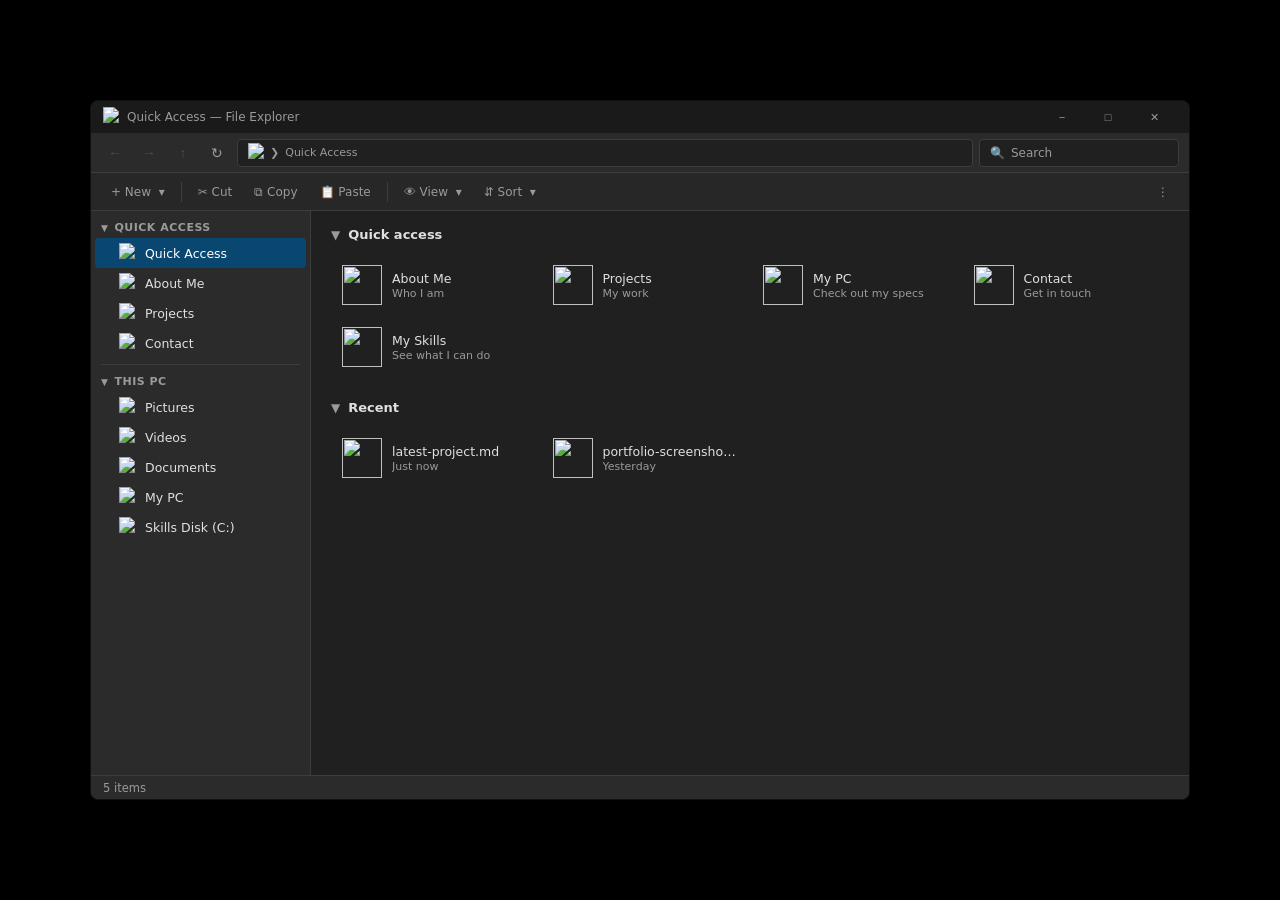
==== index.html @ df7548f8 "Add files via upload" ====
<!-- 
  things to do: 
    publish to github
-->

<!DOCTYPE html>
<html lang="en">
<head>
  <meta charset="UTF-8" />
  <meta name="viewport" content="width=device-width, initial-scale=1.0" />
  <title>My Files — File Explorer</title>
  <link rel="icon" href="icons/quickAccess.ico" type="image/x-icon">
  <meta name="description" content="Jakob Duquaine's Personal Site">
  <link rel="stylesheet" href="styles.css">
  <script src="script.js"></script>
</head>
<body>

<div class="window">

  <!-- ═══ Title Bar ════════════════════════════════════════ -->
  <div class="titlebar">
    <span class="titlebar-icon"><img src="icons/quickAccess.ico" width="18px" height="auto"></span>
    <span class="titlebar-title" id="title-text">Quick Access — File Explorer</span>
    <div class="titlebar-controls">
      <button title="Minimize">&#x2212;</button>
      <button title="Maximize">&#x25A1;</button>
      <button class="close" title="Close" onclick="document.querySelector('.window').style.opacity='0'">&#x2715;</button>
    </div>
  </div>

  <!-- ═══ Navigation Bar ═══════════════════════════════════ -->
  <div class="navbar">
    <button class="nav-btn" id="btn-back" disabled title="Back" onclick="goBack()">&#8592;</button>
    <button class="nav-btn" id="btn-fwd" disabled title="Forward">&#8594;</button>
    <button class="nav-btn" disabled title="Up">&#8593;</button>
    <button class="nav-btn" title="Refresh" onclick="window.location.reload()">&#8635;</button>

    <div class="address-bar">
      <span><img src="icons/quickAccess.ico" width="18px" height="auto"></span>
      <span class="address-sep">&#x276F;</span>
      <span class="address-crumb" id="crumb">Quick Access</span>
    </div>

    <div class="search-bar">
      <span>&#128269;</span>
      <input type="text" placeholder="Search" id="search-input" oninput="onSearch(this.value)" />
    </div>
  </div>

  <!-- ═══ Ribbon ═══════════════════════════════════════════ -->
  <div class="ribbon">
    <button class="ribbon-btn">&#43; New &nbsp;&#x25BE;</button>
    <div class="ribbon-sep"></div>
    <button class="ribbon-btn">&#9986; Cut</button>
    <button class="ribbon-btn">&#10697; Copy</button>
    <button class="ribbon-btn">&#128203; Paste</button>
    <div class="ribbon-sep"></div>
    <button class="ribbon-btn">&#128065; View &nbsp;&#x25BE;</button>
    <button class="ribbon-btn">&#8693; Sort &nbsp;&#x25BE;</button>
    <button class="ribbon-btn" style="margin-left:auto">&#8942;</button>
  </div>

  <!-- ═══ Body ═════════════════════════════════════════════ -->
  <div class="body">

    <!-- ─── Sidebar ───────────────────────────────────────── -->
    <nav class="sidebar">

      <div class="sidebar-section">
        <div class="sidebar-section-header" onclick="toggleSidebarGroup(this)">
          <span class="chevron">&#9660;</span> Quick access
        </div>
        <div class="sidebar-group-body">
          <a href="#" class="sidebar-item active" onclick="navigate(event,'Home','home')">
            <span class="icon"><img src="icons/quickAccess.ico" width="18px" height="auto"></span> Quick Access <span class="pin"><img src="icons/pin.ico" width="18px" height="auto"></span>
          </a>
          <a href="#" class="sidebar-item" onclick="navigate(event,'About Me','about')">
            <span class="icon"><img src="icons/users.ico" width="18px" height="auto"></span> About Me <span class="pin"><img src="icons/pin.ico" width="18px" height="auto"></span>
          </a>
          <a href="#" class="sidebar-item" onclick="navigate(event,'Projects','projects')">
            <span class="icon"><img src="icons/folder.ico" width="18px" height="auto"></span> Projects <span class="pin"><img src="icons/pin.ico" width="18px" height="auto"></span>
          </a>
          <a href="#" class="sidebar-item" onclick="navigate(event,'Contact','contact')">
            <span class="icon"><img src="icons/NAS.ico" width="18px" height="auto"></span> Contact <span class="pin"><img src="icons/pin.ico" width="18px" height="auto"></span>
          </a>
        </div>
      </div>

      <div class="sidebar-divider"></div>

      <div class="sidebar-section">
        <div class="sidebar-section-header" onclick="toggleSidebarGroup(this)">
          <span class="chevron">&#9660;</span> This PC
        </div>
        <div class="sidebar-group-body">
          <a href="#" class="sidebar-item" onclick="navigate(event,'About Me','about')">
            <span class="icon"><img src="icons/pictures.ico" width="18px" height="auto"></span> Pictures
          </a>
          <a href="#" class="sidebar-item" onclick="navigate(event,'Projects','projects')">
            <span class="icon"><img src="icons/videos.ico" width="18px" height="auto"></span> Videos
          </a>
          <a href="#" class="sidebar-item" onclick="navigate(event,'Projects','projects')">
            <span class="icon"><img src="icons/documents.ico" width="18px" height="auto"></span> Documents
          </a>
          <a href="#" class="sidebar-item" onclick="navigate(event,'My PC','mypc')">
            <span class="icon"><img src="icons/myPC.ico" width="18px" height="auto"></span> My PC
          </a>
          <a href="#" class="sidebar-item" onclick="navigate(event,'Skills','skills')">
            <span class="icon"><img src="icons/winDisk.ico" width="18px" height="auto"></span> Skills Disk (C:)
          </a>
        </div>
      </div>

    </nav>

    <!-- ─── Main Content ──────────────────────────────────── -->
    <main class="content" id="content-area">

      <!-- ══ HOME ══════════════════════════════════════════ -->
      <div id="view-home">

        <div class="section-header" onclick="toggleSection('qa-section',this)">
          <span class="chevron">&#x25BC;</span>
          <h2>Quick access</h2>
        </div>
        <div class="section-body" id="qa-section">
          <div class="folder-grid">

            <a href="#" class="folder-item" onclick="navigate(event,'About Me','about')">
              <div class="folder-icon"><img src="icons/users.ico" width="18px" height="auto"></div>
              <div class="folder-info">
                <div class="folder-name">About Me</div>
                <div class="folder-sub">Who I am</div>
              </div>
            </a>

            <a href="#" class="folder-item" onclick="navigate(event,'Projects','projects')">
              <div class="folder-icon"><img src="icons/folder.ico" width="18px" height="auto"></div>
              <div class="folder-info">
                <div class="folder-name">Projects</div>
                <div class="folder-sub">My work</div>
              </div>
            </a>
            
            <a href="#" class="folder-item" onclick="navigate(event,'MyPC','mypc')">
              <div class="folder-icon"><img src="icons/myPC.ico" width="18px" height="auto"></div>
              <div class="folder-info">
                <div class="folder-name">My PC</div>
                <div class="folder-sub">Check out my specs</div>
              </div>
            </a>

            <a href="#" class="folder-item" onclick="navigate(event,'Contact','contact')">
              <div class="folder-icon"><img src="icons/NAS.ico" width="18px" height="auto"></div>
              <div class="folder-info">
                <div class="folder-name">Contact</div>
                <div class="folder-sub">Get in touch</div>
              </div>
            </a>

            <a href="#" class="folder-item" onclick="navigate(event,'Skills','skills')">
              <div class="folder-icon"><img src="icons/winDisk.ico" width="18px" height="auto"></div>
              <div class="folder-info">
                <div class="folder-name">My Skills</div>
                <div class="folder-sub">See what I can do</div>
              </div>
            </a>

          </div>
        </div>

        <div class="section-header" onclick="toggleSection('recent-section',this)">
          <span class="chevron">&#x25BC;</span>
          <h2>Recent</h2>
        </div>
        <div class="section-body" id="recent-section">
          <div class="folder-grid">

            <a href="#" class="folder-item" onclick="event.preventDefault(); showToast({ icon: 'icons/documentFile.ico', title: 'latest-project.md', message: 'This is my latest project.....' })">
              <div class="folder-icon" style="font-size:28px"><img src="icons/documentFile.ico" width="18px" height="auto"></div>
              <div class="folder-info">
                <div class="folder-name">latest-project.md</div>
                <div class="folder-sub">Just now</div>
              </div>
            </a>

            <a href="#" class="folder-item" onclick="event.preventDefault(); showToast({ icon: 'icons/pictureFile.ico', title: 'portfolio-screenshot.png', message: 'I do not have a portfolio yet.....' })">
              <div class="folder-icon" style="font-size:28px"><img src="icons/pictureFile.ico" width="18px" height="auto"></div>
              <div class="folder-info">
                <div class="folder-name">portfolio-screenshot.png</div>
                <div class="folder-sub">Yesterday</div>
              </div>
            </a>

          </div>
        </div>

      </div><!-- /view-home -->


      <!-- ══ ABOUT ══════════════════════════════════════════ -->
      <div id="view-about" style="display:none">
        <div class="section-header">
          <span class="chevron">&#x25BC;</span>
          <h2>About Me</h2>
        </div>
        <div class="prose">
          <div style="display:flex; align-items:flex-start; gap:16px; margin-bottom:12px;">
            <div>
                <p style="margin-bottom:8px;">
                  <img src="files/hi.gif" width="24px">
                  Hi! I'm <strong>Jakob Duquaine</strong> I'm a psychology major and computer science minor at St. Norbert College, De Pere, WI.
                </p>
                <p style="color:var(--text-muted)">

                Hey, I'm your average college nerd. I'm the secretary of SNC's Computer Science Club and I am the president of the Strings n' Things crafting Club. <br>
                <ul class="dashed" style="color:var(--text-muted)">
                  <li>
                    I love videogames, I've been playing Deadlock a lot recently (a lot...), with Balatro, KSP, and Project Zomboid intermixed. I used to be obsessed with Elden Ring and play CS2 all the time, CS:GO was better.
                  </li>
                  <li>
                    I do crafts occassionally in my free time, I enjoy plastic canvas and whatever other projects I'm given at Strings n' Things. My next project will be sewing Cheez-It crackers.
                  </li>
                  <li>
                    I love my dorm plants, I care for an aloe named Planty the first, two succulants, a pot of bachelors (cornflowers), and a mystery herb (I forgot what I planted....).
                  </li>
                  <li>
                    I've been having fun starting a homelab using a cheap ThinkPad I got from my high school, streaming whatever current anime I'm watching from Jellyfin and hosting a Minecraft server that hasn't quite been set up yet for local use. I also am exploring some coding projects, making my own Mahjong in CMake with C++ to somewhat learn GUI handling with SDL3. 
                  </li>
                </ul>
              </p>
            </div>
            <img src="files/me.jpg" width="180" height="auto" style="border-radius:6px; flex-shrink:0;">
          </div>
        </div>
      </div>

      <!-- ══ PROJECTS ═══════════════════════════════════════ -->
      <div id="view-projects" style="display:none">
        <div class="section-header">
          <span class="chevron">&#x25BC;</span>
          <h2>Projects</h2>
        </div>
        <div class="folder-grid">

          <a href="#" class="folder-item" target="_blank">
            <div class="folder-icon"><img src="icons/folder.ico" width="18px" height="auto"></div>
            <div class="folder-info">
              <div class="folder-name">Project One</div>
              <div class="folder-sub">This website!</div>
            </div>
          </a>

          <a href="#" class="folder-item">
            <div class="folder-icon"><img src="icons/folder.ico" width="18px" height="auto"></div>
            <div class="folder-info">
              <div class="folder-name">Project Two</div>
              <div class="folder-sub">Coming soon!</div>
            </div>
          </a>

          <a href="#" class="folder-item">
            <div class="folder-icon"><img src="icons/folder.ico" width="18px" height="auto"></div>
            <div class="folder-info">
              <div class="folder-name">Project Three</div>
              <div class="folder-sub">Coming soon!</div>
            </div>
          </a>

        </div>
      </div>


      <!-- ══ SKILLS ═════════════════════════════════════════ -->
      <div id="view-skills" style="display:none">
        <div class="section-header">
          <span class="chevron">&#x25BC;</span>
          <h2>Skills</h2>
        </div>
        <div class="folder-grid">

          <a href="#" class="folder-item" onclick="event.preventDefault(); openProperties
              ('Soft Skills', [
              ['Things I am generally good at!',   'Communication, detail-orientation, personalization, determination, leadership']])">
            <div class="folder-icon"><img src="icons/folder.ico" width="18px" height="auto"></div>
            <div class="folder-info">
              <div class="folder-name">Soft Skills</div>
              <div class="folder-sub">Things I'm good at</div>
            </div>
          </a>

          <a href="#" class="folder-item" onclick="event.preventDefault(); openProperties
              ('Technical Skills', [
              ['Tools I have experience with!',  'Microsoft Suite & Google Workspace, Apple School Manager, Papercut, Jamf School & Pro Device Manager, Zendesk, Zoom, Mi9 Retail POS, ACS Inventory']])">
            <div class="folder-icon"><img src="icons/program.ico" width="18px" height="auto"></div>
            <div class="folder-info">
              <div class="folder-name">Technical Skills</div>
              <div class="folder-sub">Tools I've used</div>
            </div>
          </a>

          <a href="#" class="folder-item" onclick="event.preventDefault(); openProperties
              ('Related Coursework', [
              ['PSYC100',   'Intro to Psychology'],
              ['PSYC212',   'Adult Psychology'],
              ['CSCI205',   'Software Engineering & Elementary Data Structures'],
              ])">
            <div class="folder-icon"><img src="icons/myPC.ico" width="18px" height="auto"></div>
            <div class="folder-info">
              <div class="folder-name">Related Coursework</div>
              <div class="folder-sub">Classes I've taken</div>
            </div>
          </a>

        </div>
      </div>


      <!-- ══ CONTACT ════════════════════════════════════════ -->
      <div id="view-contact" style="display:none">
        <div class="section-header">
          <span class="chevron">&#x25BC;</span>
          <h2>Contact</h2>
        </div>
        <div class="folder-grid">

          <a href="mailto:jakob.duquaine@snc.edu" class="folder-item">
            <div class="folder-icon"><img src="icons/mail.ico" width="18px" height="auto"></div>
            <div class="folder-info">
              <div class="folder-name">Email</div>
              <div class="folder-sub">jakob.duquaine@snc.edu</div>
            </div>
          </a>

          <a href="https://github.com/PetrichoricAcid" target="_blank" class="folder-item">
            <div class="folder-icon"><img src="icons/github.ico" width="18px" height="auto"></div>
            <div class="folder-info">
              <div class="folder-name">GitHub</div>
              <div class="folder-sub">https://github.com/PetrichoricAcid</div>
            </div>
          </a>

          <a href="https://www.linkedin.com/in/jakobduquaine/" target="_blank" class="folder-item">
            <div class="folder-icon"><img src="icons/linkedin.ico" width="18px" height="auto"></div>
            <div class="folder-info">
              <div class="folder-name">LinkedIn</div>
              <div class="folder-sub">linkedin.com/in/jakobduquaine</div>
            </div>
          </a>
        </div>
      </div>

      <!-- ══ My PC ════════════════════════════════════════ -->
      <div id="view-mypc" style="display:none">
        <div class="section-header">
          <span class="chevron">&#x25BC;</span>
          <h2>My PC</h2>
        </div>
          <div class="folder-grid">
              <a href="#" class="folder-item" onclick="event.preventDefault(); openProperties
                  ('Asus Zenbook 14', [
                  ['OS',    'Windows 11 Home'],
                  ['CPU',   'Intel(R) Core Ulta 9 285H (16) @ 5.40 GHz'],
                  ['GPU',   'Intel(R) Arc 140T 16GB @ 2.35 GHz'],
                  ['RAM',   '32GB'],
                  ['Disk',  '1TB'],])"
              >
                <div class="folder-icon"><img src="icons/myPC.ico" width="18px" height="auto"></div>
                <div class="folder-info">
                  <div class="folder-name">Daily Laptop</div>
                  <div class="folder-sub">Asus Vivobook 14 14"</div>
                </div>
              </a>

              <a href="#" class="folder-item" onclick="event.preventDefault(); openProperties
                  ('HP Pavilion Gaming Desktop TG01-2xxx', [
                  ['OS1',   'LMDE 7 (gigi)'],
                  ['OS2',   'Windows 10 IoT Enterprise LTSC'],
                  ['DE',    'Cinnamon 6.6.7'],
                  ['CPU',   'AMD Ryzen 7 5700G (16) @ 3.80GHz'],
                  ['GPU1',  'AMD Radeon RX 6600 XT [Discrete]'],
                  ['GPU2',  'AMD Radeon Vega Series [Integrated]'],
                  ['RAM',   '64GB DDR4 3200MHz'],
                  ['Disk',  '2TB Samsung SSD 990 EVO Plus'],])">
                <div class="folder-icon"><img src="icons/myPC.ico" width="18px" height="auto"></div>
                <div class="folder-info">
                  <div class="folder-name">Gaming PC</div>
                  <div class="folder-sub">HP Pavilion TG01-2xxx</div>
                </div>
              </a>

              <a href="#" class="folder-item" onclick="event.preventDefault(); openProperties
                  ('Lenovo ThinkPad E590', [
                  ['OS',    'Debian GNU 12 (bookworm)'],
                  ['DE',    'Xfce 4.18'],
                  ['CPU',   'Intel Core i5-8265U @ 1.600GHz'],
                  ['GPU',   'Mesa Intel UHD Graphics 620'],
                  ['RAM',   '8GB'],
                  ['Disk',  '256GB'],])"
                >
                <div class="folder-icon"><img src="icons/myPC.ico" width="18px" height="auto"></div>
                <div class="folder-info">
                  <div class="folder-name">Server Laptop</div>
                  <div class="folder-sub">Lenovo ThinkPad E590</div>
                </div>
              </a>
          </div>
          
          <!-- Divider -->
          <hr style="border:none; border-top:1px solid var(--border); margin: 4px 0 12px 0;">

          <div class="section-header">
          <span class="chevron">&#x25BC;</span>
          <h2>My Media</h2>
        </div>
          <div class="folder-grid">
            <a href="https://www.goodreads.com/user/show/166074126-jakob" target="_blank" class="folder-item">
              <div class="folder-icon"><img src="icons/goodreads.svg" width="18px" height="auto"></div>
              <div class="folder-info">
                <div class="folder-name">Goodreads</div>
                <div class="folder-sub">goodreads.com/user/166074126-jakob</div>
              </div>
            </a>

            <a href="https://docs.google.com/spreadsheets/d/1LxxlaA6f59Mg5Q0Id3uii3DyMYjyO39PfXjHAgglP0U/edit?gid=0#gid=0" target="_blank" class="folder-item">
              <div class="folder-icon"><img src="icons/sheets.ico" width="18px" height="auto"></div>
              <div class="folder-info">
                <div class="folder-name">myAnime List</div>
                <div class="folder-sub">Google Sheets Doc</div>
              </div>
            </a>
        </div>
      </div>

      <!-- ══ SEARCH RESULTS ══════════════════════════════════ -->
      <div id="view-search" style="display:none">
        <div class="section-header">
          <span class="chevron">&#x25BC;</span>
          <h2>Search results</h2>
        </div>
        <div class="folder-grid" id="search-results"></div>
      </div>


      <!-- ══ Properties Dialog ══ -->
      <div id="properties-overlay" style="display:none" onclick="closeProperties(event)">
        <div class="properties-dialog">
          <div class="properties-titlebar">
            <span id="prop-title">Item Properties</span>
            <button onclick="document.getElementById('properties-overlay').style.display='none'">&#x2715;</button>
          </div>
          <div class="properties-body" id="prop-body"></div>
          <div class="properties-footer">
            <button onclick="document.getElementById('properties-overlay').style.display='none'">OK</button>
          </div>
        </div>
      </div>


    </main>
  </div>

  <!-- ═══ Status Bar ══════════════════════════════════════ -->
  <div class="statusbar">
    <span id="status-count">5 items</span>
    <span id="status-selected"></span>
  </div>

</div><!-- /window -->

</body>
</html>
---- styles.css ----
* { margin: 0; padding: 0; box-sizing: border-box; }

    :root {
      --bg:          #202020;
      --bg-alt:      #2b2b2b;
      --bg-hover:    #3a3a3a;
      --bg-active:   #094771;
      --border:      #3d3d3d;
      --text:        #e0e0e0;
      --text-muted:  #9a9a9a;
      --accent:      #0078d4;
      --titlebar:    #1a1a1a;
      --ribbon:      #272727;
      --sidebar-w:   220px;
      --font:        'Segoe UI', system-ui, sans-serif;
    }

    body {
      background-color: #000000;
      background-image: url('files/Img4.jpg');
      background-repeat: no-repeat;
      background-size: 100% auto;
      display: flex;
      align-items: center;
      justify-content: center;
      min-height: 100vh;
      font-family: var(--font);
      font-size: 13px;
      color: var(--text);
    }

    /* Dashed list */
    ul {
      margin: 0;
    }
    ul.dashed {
      list-style-type: none;
      margin-left: 12px;
    }
    ul.dashed > li {
      padding-left: 12px;
      text-indent: -12px;
    }
    ul.dashed > li:before {
      content: "-";
    }

    /* ── Window Shell ─────────────────────────────────────── */
    .window {
      width: min(1100px, 98vw);
      height: min(700px, 96vh);
      background: var(--bg);
      border: 1px solid #111;
      border-radius: 8px;
      overflow: hidden;
      display: flex;
      flex-direction: column;
      box-shadow: 0 32px 80px rgba(0,0,0,.7);
    }

    /* ── Title Bar ────────────────────────────────────────── */
    .titlebar {
      background: var(--titlebar);
      height: 32px;
      display: flex;
      align-items: center;
      padding: 0 12px;
      gap: 8px;
      flex-shrink: 0;
      user-select: none;
    }
    .titlebar-icon { font-size: 15px; }
    .titlebar-title { font-size: 12px; color: var(--text-muted); flex: 1; }
    .titlebar-controls { display: flex; gap: 0; margin-left: auto; }
    .titlebar-controls button {
      background: none;
      border: none;
      color: var(--text-muted);
      width: 46px;
      height: 32px;
      font-size: 11px;
      cursor: pointer;
      display: flex;
      align-items: center;
      justify-content: center;
      transition: background .15s;
    }
    .titlebar-controls button:hover { background: var(--bg-hover); color: var(--text); }
    .titlebar-controls .close:hover { background: #c42b1c; color: #fff; }

    /* ── Nav Bar ──────────────────────────────────────────── */
    .navbar {
      background: var(--bg-alt);
      height: 40px;
      display: flex;
      align-items: center;
      padding: 0 10px;
      gap: 6px;
      border-bottom: 1px solid var(--border);
      flex-shrink: 0;
    }
    .nav-btn {
      background: none;
      border: none;
      color: var(--text-muted);
      width: 28px; height: 28px;
      border-radius: 4px;
      cursor: pointer;
      font-size: 14px;
      display: flex; align-items: center; justify-content: center;
      transition: background .15s;
    }
    .nav-btn:hover { background: var(--bg-hover); color: var(--text); }
    .nav-btn:disabled { opacity: .3; cursor: default; }
    .nav-btn:disabled:hover { background: none; }

    .address-bar {
      flex: 1;
      background: var(--bg);
      border: 1px solid var(--border);
      border-radius: 4px;
      height: 28px;
      display: flex;
      align-items: center;
      padding: 0 10px;
      gap: 6px;
      color: var(--text);
      font-size: 12px;
    }
    .address-bar span { color: var(--text-muted); font-size: 11px; }
    .address-crumb { color: var(--text); font-size: 12px; }
    .address-sep { color: var(--text-muted); font-size: 11px; }

    .search-bar {
      background: var(--bg);
      border: 1px solid var(--border);
      border-radius: 4px;
      height: 28px;
      display: flex;
      align-items: center;
      padding: 0 10px;
      gap: 6px;
      width: 200px;
      color: var(--text-muted);
      font-size: 12px;
      font-family: var(--font);
    }
    .search-bar input {
      background: none;
      border: none;
      outline: none;
      color: var(--text);
      font-size: 12px;
      font-family: var(--font);
      width: 100%;
    }
    .search-bar input::placeholder { color: var(--text-muted); }

    /* ── Ribbon / Toolbar ─────────────────────────────────── */
    .ribbon {
      background: var(--ribbon);
      height: 38px;
      display: flex;
      align-items: center;
      padding: 0 10px;
      gap: 2px;
      border-bottom: 1px solid var(--border);
      flex-shrink: 0;
    }
    .ribbon-btn {
      background: none;
      border: none;
      color: var(--text-muted);
      border-radius: 4px;
      padding: 4px 10px;
      cursor: pointer;
      font-size: 12px;
      font-family: var(--font);
      display: flex;
      align-items: center;
      gap: 5px;
      transition: background .15s;
      height: 28px;
      white-space: nowrap;
    }
    .ribbon-btn:hover { background: var(--bg-hover); color: var(--text); }
    .ribbon-sep { width: 1px; height: 20px; background: var(--border); margin: 0 4px; }

    /* ── Body (sidebar + content) ─────────────────────────── */
    .body { display: flex; flex: 1; overflow: hidden; }

    /* ── Sidebar ──────────────────────────────────────────── */
    .sidebar {
      width: var(--sidebar-w);
      background: var(--bg-alt);
      border-right: 1px solid var(--border);
      overflow-y: auto;
      flex-shrink: 0;
      padding: 6px 0;
    }
    .sidebar::-webkit-scrollbar { width: 6px; }
    .sidebar::-webkit-scrollbar-track { background: transparent; }
    .sidebar::-webkit-scrollbar-thumb { background: #444; border-radius: 3px; }

    .sidebar-section { margin-bottom: 4px; }
    .sidebar-section-header {
      display: flex;
      align-items: center;
      gap: 6px;
      padding: 4px 10px;
      color: var(--text-muted);
      font-size: 11px;
      font-weight: 600;
      text-transform: uppercase;
      letter-spacing: .5px;
      cursor: pointer;
      user-select: none;
    }
    .sidebar-section-header .chevron { font-size: 9px; transition: transform .2s; }
    .sidebar-section-header.collapsed .chevron { transform: rotate(-90deg); }

    .sidebar-item {
      display: flex;
      align-items: center;
      gap: 8px;
      padding: 5px 10px 5px 22px;
      cursor: pointer;
      border-radius: 4px;
      margin: 0 4px;
      color: var(--text);
      font-size: 12.5px;
      text-decoration: none;
      transition: background .12s;
    }
    .sidebar-item:hover { background: var(--bg-hover); }
    .sidebar-item.active { background: var(--bg-active); color: #fff; }
    .sidebar-item .icon { font-size: 16px; width: 20px; text-align: center; flex-shrink: 0; }
    .sidebar-item .pin {
      margin-left: auto;
      font-size: 10px;
      color: var(--text-muted);
      opacity: 0;
      transition: opacity .15s;
    }
    .sidebar-item:hover .pin { opacity: 1; }

    .sidebar-divider { height: 1px; background: var(--border); margin: 6px 10px; }

    /* ── Main Content ─────────────────────────────────────── */
    .content {
      flex: 1;
      overflow-y: auto;
      padding: 16px 20px;
      background: var(--bg);
    }
    .content::-webkit-scrollbar { width: 8px; }
    .content::-webkit-scrollbar-track { background: transparent; }
    .content::-webkit-scrollbar-thumb { background: #444; border-radius: 4px; }

    /* ── Section Heading ──────────────────────────────────── */
    .section-header {
      display: flex;
      align-items: center;
      gap: 8px;
      margin-bottom: 14px;
      cursor: pointer;
      user-select: none;
    }
    .section-header .chevron { color: var(--text-muted); font-size: 12px; transition: transform .2s; }
    .section-header h2 { font-size: 13px; font-weight: 600; color: var(--text); }

    /* ── Folder Grid ──────────────────────────────────────── */
    .folder-grid {
      display: grid;
      grid-template-columns: repeat(auto-fill, minmax(180px, 1fr));
      gap: 4px;
      margin-bottom: 24px;
    }

    .folder-item {
      display: flex;
      align-items: center;
      gap: 10px;
      padding: 8px 10px;
      border-radius: 4px;
      cursor: pointer;
      text-decoration: none;
      color: var(--text);
      transition: background .12s;
      border: 1px solid transparent;
    }
    .folder-item:hover { background: var(--bg-hover); border-color: var(--border); }
    .folder-item:active { background: rgba(0,120,212,.2); border-color: var(--accent); }

    .folder-icon {
      width: 40px;
      height: 40px;
      flex-shrink: 0;
      display: flex;
      align-items: center;
      justify-content: center;
      font-size: 32px;
    }
    .folder-icon img {
      width: 40px;
      height: 40px;
      object-fit: contain;
    }

    .folder-info { min-width: 0; }
    .folder-name {
      font-size: 12.5px;
      font-weight: 500;
      white-space: nowrap;
      overflow: hidden;
      text-overflow: ellipsis;
    }
    .folder-sub {
      font-size: 11px;
      color: var(--text-muted);
      white-space: nowrap;
      overflow: hidden;
      text-overflow: ellipsis;
      margin-top: 1px;
    }

    /* ── Status Bar ───────────────────────────────────────── */
    .statusbar {
      height: 24px;
      background: var(--bg-alt);
      border-top: 1px solid var(--border);
      display: flex;
      align-items: center;
      padding: 0 12px;
      gap: 16px;
      flex-shrink: 0;
      font-size: 11.5px;
      color: var(--text-muted);
    }

    /* ── Collapsible ──────────────────────────────────────── */
    .section-body { overflow: hidden; }
    .section-body.collapsed { display: none; }
    .sidebar-group-body.collapsed { display: none; }

    /* ── About / prose views ──────────────────────────────── */
    .prose {
      color: var(--text);
      line-height: 1.75;
      max-width: 800px;
      padding: 4px 0 0 4px;
    }
    .prose p { margin-bottom: 12px; }
    .prose strong { color: #fff; }

    /* ── Toast Notification ───────────────────────────────── */

    .toast {

      position: fixed;

      bottom: 48px;

      right: 16px;

      width: 320px;

      background: #2b2b2b;

      border: 1px solid #444;

      border-radius: 6px;

      box-shadow: 0 8px 32px rgba(0,0,0,.6);

      display: flex;

      align-items: flex-start;

      gap: 12px;

      padding: 12px 14px;

      z-index: 9999;

      opacity: 0;

      transform: translateY(16px);

      transition: opacity .25s ease, transform .25s ease;

      pointer-events: none;

    }

    .toast.show {

      opacity: 1;

      transform: translateY(0);

      pointer-events: auto;

    }

    .toast-icon {

      font-size: 26px;

      flex-shrink: 0;

      margin-top: 2px;

    }

    .toast-body { flex: 1; min-width: 0; }

    .toast-app {

      font-size: 10px;

      color: var(--text-muted);

      text-transform: uppercase;

      letter-spacing: .5px;

      margin-bottom: 2px;

    }

    .toast-title {

      font-size: 13px;

      font-weight: 600;

      color: #fff;

      margin-bottom: 2px;

      white-space: nowrap;

      overflow: hidden;

      text-overflow: ellipsis;

    }

    .toast-msg {

      font-size: 12px;

      color: var(--text-muted);

      line-height: 1.4;

    }

    .toast-close {

      background: none;

      border: none;

      color: var(--text-muted);

      font-size: 14px;

      cursor: pointer;

      padding: 0;

      line-height: 1;

      flex-shrink: 0;

      margin-top: 1px;

    }

    .toast-close:hover { color: #fff; }

    .toast-bar {

      position: absolute;

      bottom: 0;

      left: 0;

      height: 2px;

      width: 100%;

      background: var(--accent);

      border-radius: 0 0 6px 6px;

      transform-origin: left;

      animation: none;

    }

    .toast.show .toast-bar {

      animation: toastDrain 4s linear forwards;

    }

    @keyframes toastDrain {

      from { transform: scaleX(1); }

      to   { transform: scaleX(0); }

    }

/* ── Properties ───────────────────────────────── */
#properties-overlay {
  position: fixed;
  inset: 0;
  background: rgba(0,0,0,.5);
  z-index: 9998;
  display: flex;
  align-items: center;
  justify-content: center;
}
.properties-dialog {
  background: var(--bg-alt);
  border: 1px solid var(--border);
  border-radius: 6px;
  width: 340px;
  box-shadow: 0 16px 48px rgba(0,0,0,.6);
  overflow: hidden;
}
.properties-titlebar {
  background: var(--titlebar);
  padding: 8px 12px;
  display: flex;
  justify-content: space-between;
  align-items: center;
  font-size: 12px;
  color: var(--text-muted);
}
.properties-titlebar button {
  background: none;
  border: none;
  color: var(--text-muted);
  cursor: pointer;
  font-size: 12px;
}
.properties-titlebar button:hover { color: #fff; }
.properties-body {
  padding: 16px;
  font-size: 12.5px;
  line-height: 1.9;
  color: var(--text);
}
.properties-body .prop-row {
  display: flex;
  gap: 8px;
  border-bottom: 1px solid var(--border);
  padding: 4px 0;
}
.properties-body .prop-key { color: var(--text-muted); width: 110px; flex-shrink: 0; }
.properties-footer {
  padding: 10px 16px;
  display: flex;
  justify-content: flex-end;
  border-top: 1px solid var(--border);
}
.properties-footer button {
  background: var(--accent);
  border: none;
  color: #fff;
  padding: 4px 20px;
  border-radius: 4px;
  cursor: pointer;
  font-size: 12px;
  font-family: var(--font);
}
.properties-footer button:hover { background: #006cbd; }
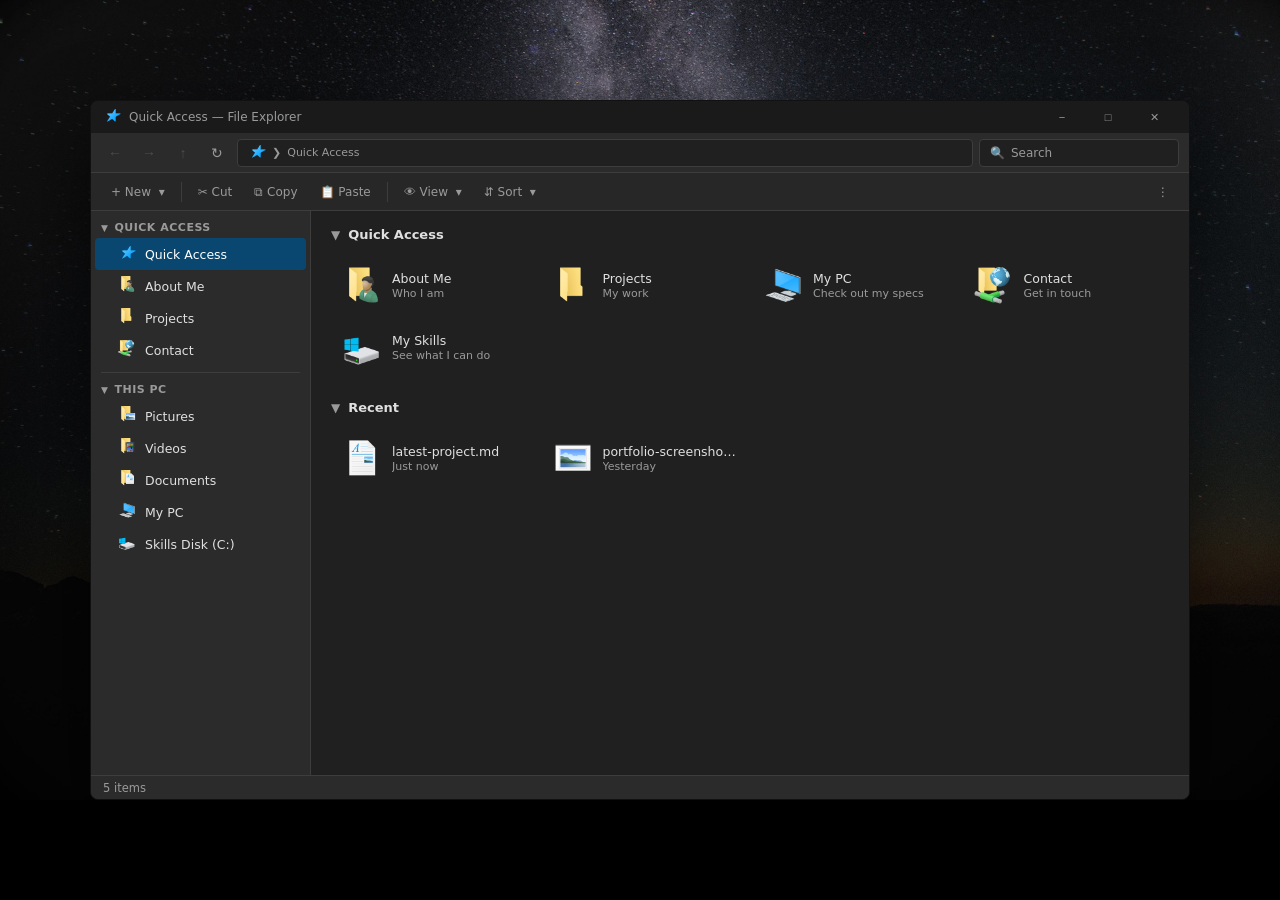
==== commit b563b4fd: "Add files via upload" ====
--- a/index.html
+++ b/index.html
@@ -72,7 +72,7 @@
           <span class="chevron">&#9660;</span> Quick access
         </div>
         <div class="sidebar-group-body">
-          <a href="#" class="sidebar-item active" onclick="navigate(event,'Home','home')">
+          <a href="#" class="sidebar-item active" onclick="navigate(event,'Quick Access','quickaccess')">
             <span class="icon"><img src="icons/quickAccess.ico" width="18px" height="auto"></span> Quick Access <span class="pin"><img src="icons/pin.ico" width="18px" height="auto"></span>
           </a>
           <a href="#" class="sidebar-item" onclick="navigate(event,'About Me','about')">
@@ -117,12 +117,12 @@
     <!-- ─── Main Content ──────────────────────────────────── -->
     <main class="content" id="content-area">
 
-      <!-- ══ HOME ══════════════════════════════════════════ -->
-      <div id="view-home">
+      <!-- ══ Quick Access ══════════════════════════════════════════ -->
+      <div id="view-quickaccess">
 
         <div class="section-header" onclick="toggleSection('qa-section',this)">
           <span class="chevron">&#x25BC;</span>
-          <h2>Quick access</h2>
+          <h2>Quick Access</h2>
         </div>
         <div class="section-body" id="qa-section">
           <div class="folder-grid">
@@ -196,7 +196,7 @@
           </div>
         </div>
 
-      </div><!-- /view-home -->
+      </div>
 
 
       <!-- ══ ABOUT ══════════════════════════════════════════ -->
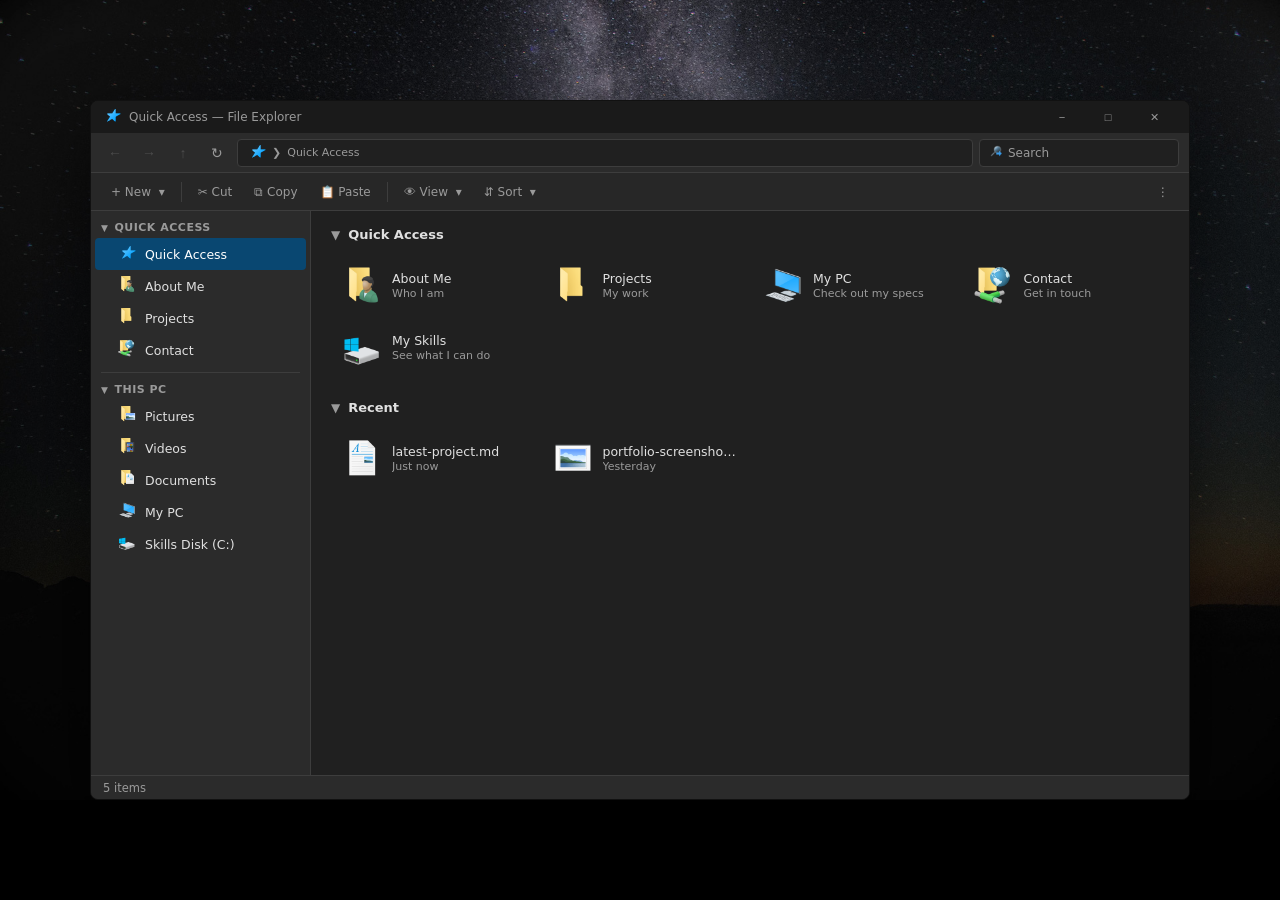
==== commit 6849e749: "Add and changes to About Me, My PC, and My Media" ====
--- a/index.html
+++ b/index.html
@@ -1,8 +1,3 @@
-<!-- 
-  things to do: 
-    publish to github
--->
-
 <!DOCTYPE html>
 <html lang="en">
 <head>
@@ -43,7 +38,7 @@
     </div>
 
     <div class="search-bar">
-      <span>&#128269;</span>
+      <span><img src="icons/search.ico" width="12px" height="auto"></span>
       <input type="text" placeholder="Search" id="search-input" oninput="onSearch(this.value)" />
     </div>
   </div>
@@ -220,13 +215,16 @@
                     I love videogames, I've been playing Deadlock a lot recently (a lot...), with Balatro, KSP, and Project Zomboid intermixed. I used to be obsessed with Elden Ring and play CS2 all the time, CS:GO was better.
                   </li>
                   <li>
+                    I listen to everything but modern country. I'm your local J-Pop, City Pop, and Fusion enjoyer, occassionally I will put on an early 2000's pop mix from when I was young.
+                  </li>
+                  <li>
                     I do crafts occassionally in my free time, I enjoy plastic canvas and whatever other projects I'm given at Strings n' Things. My next project will be sewing Cheez-It crackers.
                   </li>
                   <li>
-                    I love my dorm plants, I care for an aloe named Planty the first, two succulants, a pot of bachelors (cornflowers), and a mystery herb (I forgot what I planted....).
+                    I love my dorm plants, I care for an aloe named Planty the first, three succulants, a pot of bachelors (cornflowers), and a cilantro
                   </li>
                   <li>
-                    I've been having fun starting a homelab using a cheap ThinkPad I got from my high school, streaming whatever current anime I'm watching from Jellyfin and hosting a Minecraft server that hasn't quite been set up yet for local use. I also am exploring some coding projects, making my own Mahjong in CMake with C++ to somewhat learn GUI handling with SDL3. 
+                    I've been having fun starting a homelab using a cheap ThinkPad I got from my high school, streaming whatever current anime I'm watching from Jellyfin and hosting a Minecraft server of my "forever world" I started in early 2025. I also am exploring some coding projects, making my own Mahjong in CMake with C++ to somewhat learn GUI handling with SDL3. 
                   </li>
                 </ul>
               </p>
@@ -282,7 +280,7 @@
 
           <a href="#" class="folder-item" onclick="event.preventDefault(); openProperties
               ('Soft Skills', [
-              ['Things I am generally good at!',   'Communication, detail-orientation, personalization, determination, leadership']])">
+              ['Things I am generally good at!',   'Communication<br>Detail-orientation <br>Personalization<br>Determination <br>Leadership']])">
             <div class="folder-icon"><img src="icons/folder.ico" width="18px" height="auto"></div>
             <div class="folder-info">
               <div class="folder-name">Soft Skills</div>
@@ -292,7 +290,7 @@
 
           <a href="#" class="folder-item" onclick="event.preventDefault(); openProperties
               ('Technical Skills', [
-              ['Tools I have experience with!',  'Microsoft Suite & Google Workspace, Apple School Manager, Papercut, Jamf School & Pro Device Manager, Zendesk, Zoom, Mi9 Retail POS, ACS Inventory']])">
+              ['Tools I have experience with!', 'Microsoft Suite & Google Workspace<br>Apple School Manager<br>Papercut<br>Jamf School & Pro Device Manager<br>Zendesk<br>Zoom<br>Mi9 Retail POS<br>ACS Inventory']])">
             <div class="folder-icon"><img src="icons/program.ico" width="18px" height="auto"></div>
             <div class="folder-info">
               <div class="folder-name">Technical Skills</div>
@@ -396,7 +394,7 @@
                   ['DE',    'Xfce 4.18'],
                   ['CPU',   'Intel Core i5-8265U @ 1.600GHz'],
                   ['GPU',   'Mesa Intel UHD Graphics 620'],
-                  ['RAM',   '8GB'],
+                  ['RAM',   '24GB'],
                   ['Disk',  '256GB'],])"
                 >
                 <div class="folder-icon"><img src="icons/myPC.ico" width="18px" height="auto"></div>
@@ -405,6 +403,20 @@
                   <div class="folder-sub">Lenovo ThinkPad E590</div>
                 </div>
               </a>
+
+              <a href="#" class="folder-item" onclick="event.preventDefault(); openProperties
+                  ('Docker Images', [
+                  ['Video Streaming',   'Jellyfin'],
+                  ['Minecraft Server',  'Crafty Controller'],
+                  ['Notifications',     'Uptime Kuma'],
+                  ['Homepage',          'Homarr'],
+                  ])">
+                <div class="folder-icon"><img src="icons/docker.ico" width="18px" height="auto"></div>
+                <div class="folder-info">
+                  <div class="folder-name">Docker Images</div>
+                  <div class="folder-sub">Containers on the server</div>
+                </div>
+              </a>
           </div>
           
           <!-- Divider -->
@@ -428,6 +440,14 @@
               <div class="folder-info">
                 <div class="folder-name">myAnime List</div>
                 <div class="folder-sub">Google Sheets Doc</div>
+              </div>
+            </a>
+
+            <a href="https://www.instagram.com/petrichoricacid" target="_blank" class="folder-item">
+              <div class="folder-icon"><img src="icons/instagram.ico" width="18px" height="auto"></div>
+              <div class="folder-info">
+                <div class="folder-name">Instagram</div>
+                <div class="folder-sub">Sometimes I post...</div>
               </div>
             </a>
         </div>
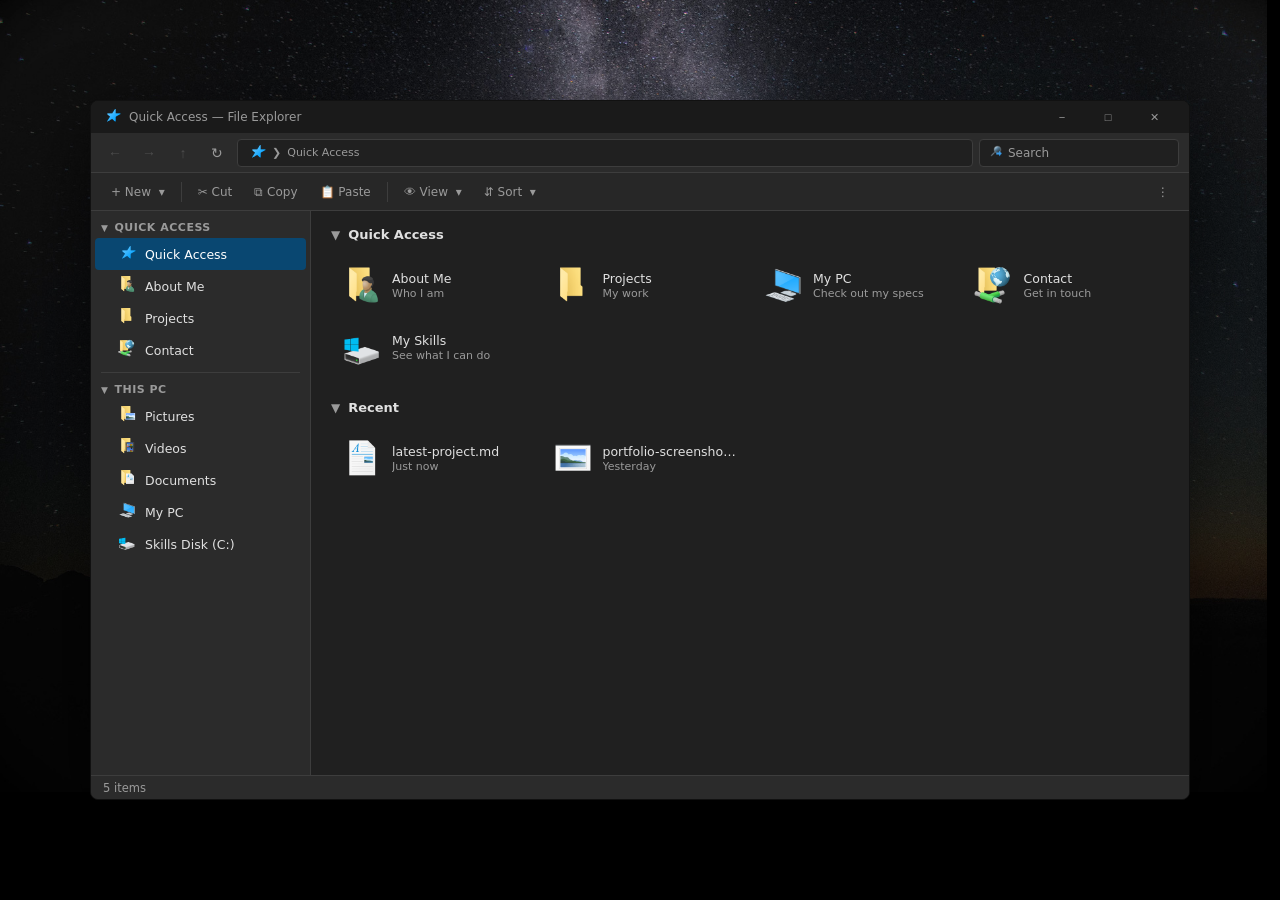
==== commit c0373206: "Added craft projects" ====
--- a/index.html
+++ b/index.html
@@ -89,7 +89,7 @@
           <span class="chevron">&#9660;</span> This PC
         </div>
         <div class="sidebar-group-body">
-          <a href="#" class="sidebar-item" onclick="navigate(event,'About Me','about')">
+          <a href="#" class="sidebar-item" onclick="navigate(event,'Pictures','pictures')">
             <span class="icon"><img src="icons/pictures.ico" width="18px" height="auto"></span> Pictures
           </a>
           <a href="#" class="sidebar-item" onclick="navigate(event,'Projects','projects')">
@@ -229,7 +229,7 @@
                 </ul>
               </p>
             </div>
-            <img src="files/me.jpg" width="180" height="auto" style="border-radius:6px; flex-shrink:0;">
+            <img src="files/me.jpg" width="180" height="auto" style="border-radius:6px; flex-shrink:0;" loading="lazy">
           </div>
         </div>
       </div>
@@ -250,19 +250,19 @@
             </div>
           </a>
 
-          <a href="#" class="folder-item">
+          <a href="map.html" target="_blank" class="folder-item">
             <div class="folder-icon"><img src="icons/folder.ico" width="18px" height="auto"></div>
             <div class="folder-info">
-              <div class="folder-name">Project Two</div>
-              <div class="folder-sub">Coming soon!</div>
-            </div>
-          </a>
-
-          <a href="#" class="folder-item">
+              <div class="folder-name">Minecraft Map</div>
+              <div class="folder-sub">Live 3D world render</div>
+            </div>
+          </a>
+
+          <a href="#" class="folder-item" onclick="navigate(event,'Pictures','pictures')">
             <div class="folder-icon"><img src="icons/folder.ico" width="18px" height="auto"></div>
             <div class="folder-info">
-              <div class="folder-name">Project Three</div>
-              <div class="folder-sub">Coming soon!</div>
+              <div class="folder-name">Craft Projects</div>
+              <div class="folder-sub">Check out what I've made</div>
             </div>
           </a>
 
@@ -302,7 +302,10 @@
               ('Related Coursework', [
               ['PSYC100',   'Intro to Psychology'],
               ['PSYC212',   'Adult Psychology'],
+              ['PSYC301',   'Basic Principles and Methods of Psychological Research'],
               ['CSCI205',   'Software Engineering & Elementary Data Structures'],
+              ['CSCI225',   'Machine Organization & Assembly Language'],
+              ['CSCI330',   'Database Techniques & Modeling']
               ])">
             <div class="folder-icon"><img src="icons/myPC.ico" width="18px" height="auto"></div>
             <div class="folder-info">
@@ -373,9 +376,9 @@
 
               <a href="#" class="folder-item" onclick="event.preventDefault(); openProperties
                   ('HP Pavilion Gaming Desktop TG01-2xxx', [
-                  ['OS1',   'LMDE 7 (gigi)'],
-                  ['OS2',   'Windows 10 IoT Enterprise LTSC'],
-                  ['DE',    'Cinnamon 6.6.7'],
+                  ['Main OS',   'LMDE 7 (gigi)'],
+                  ['Dual-Boot OS',   'Windows 10 IoT Enterprise LTSC'],
+                  ['DE',    'KDE Plasma'],
                   ['CPU',   'AMD Ryzen 7 5700G (16) @ 3.80GHz'],
                   ['GPU1',  'AMD Radeon RX 6600 XT [Discrete]'],
                   ['GPU2',  'AMD Radeon Vega Series [Integrated]'],
@@ -406,10 +409,11 @@
 
               <a href="#" class="folder-item" onclick="event.preventDefault(); openProperties
                   ('Docker Images', [
-                  ['Video Streaming',   'Jellyfin'],
-                  ['Minecraft Server',  'Crafty Controller'],
-                  ['Notifications',     'Uptime Kuma'],
-                  ['Homepage',          'Homarr'],
+                  ['Media Streaming',   'Jellyfin + Dispatcharr (IP-TV.org), Navidrome'],
+                  ['Minecraft Server',  'Crafty Controller + Bluemap'],
+                  ['Management',        'Zabbix [WIP]'],
+                  ['Homepage',          'Homarr + Glances'],
+                  ['Port Forwarding',   'Ngrok']
                   ])">
                 <div class="folder-icon"><img src="icons/docker.ico" width="18px" height="auto"></div>
                 <div class="folder-info">
@@ -453,6 +457,121 @@
         </div>
       </div>
 
+      <!-- ══ PICTURES ══════════════════════════════════════ -->
+      <div id="view-pictures" style="display:none">
+        <div class="section-header">
+          <span class="chevron">&#x25BC;</span>
+          <h2>Craft Projects & 3D Prints</h2>
+        </div>
+          <div style="display:grid; grid-template-columns:repeat(auto-fill, minmax(140px,1fr)); gap:8px; margin-bottom:24px;">
+            
+            <div class="pic-tile" onclick="openLightbox('files/hydrangeas.jpg','Plastic Canvas Hygrangea Coasters: Design Works Kit JAS-044 1165')">
+              <div class="img-wrap">
+                <div class="skeleton-box"></div>
+                <img src="files/thumbnails/hydrangeas_thumb.png" alt="Plastic Canvas Hygrangea Coasters" loading="lazy" onload="this.classList.add('loaded')">
+              </div>
+              <span>Plastic Canvas Hygrangea Coasters</span>
+            </div>
+
+            <div class="pic-tile" onclick="openLightbox('files/bag.jpg','Crochet Bag: Instruction by Brianna Partyka')">
+              <div class="img-wrap">
+                <div class="skeleton-box"></div>
+                <img src="files/thumbnails/bag_thumb.png" alt="Crochet Bag" loading="lazy" onload="this.classList.add('loaded')">
+              </div>
+              <span>Crochet Bag</span>
+            </div>
+
+            <div class="pic-tile" onclick="openLightbox('files/mushrooms.jpg','Mushroom Coasters: A Herrschners Kit')">
+              <div class="img-wrap">
+                <div class="skeleton-box"></div>
+                <img src="files/thumbnails/mushrooms_thumb.png" alt="Mushroom Coasters" loading="lazy" onload="this.classList.add('loaded')">
+              </div>
+              <span>Mushroom Coasters</span>
+            </div>
+
+            <div class="pic-tile" onclick="openLightbox('files/paws.jpg','Paw Print Coasters: From a Craftways PDF on Pinterest')">
+              <div class="img-wrap">
+                <div class="skeleton-box"></div>
+                <img src="files/thumbnails/paws_thumb.png" alt="Paw Print Coasters" loading="lazy" onload="this.classList.add('loaded')">
+              </div>
+              <span>Paw Print Coasters</span>
+            </div>
+
+            <div class="pic-tile" onclick="openLightbox('files/brushbuddy.jpg','Brushbuddy from WHA: Big Simi on Makerworld')">
+              <div class="img-wrap">
+                <div class="skeleton-box"></div>
+                <img src="files/thumbnails/brush_buddy_thumb.png" alt="Brushbuddy" loading="lazy" onload="this.classList.add('loaded')">
+              </div>
+              <span>Brushbuddy</span>
+            </div>
+
+            <div class="pic-tile" onclick="openLightbox('files/hawlucha.jpg','Mega Hawlucha Ball: Chris\'s print lab')">
+              <div class="img-wrap">
+                <div class="skeleton-box"></div>
+                <img src="files/thumbnails/hawlucha_thumb.png" alt="Mega Hawlucha Ball" loading="lazy" onload="this.classList.add('loaded')">
+              </div>
+              <span>Mega Hawlucha Ball</span>
+            </div>
+
+            <div class="pic-tile" onclick="openLightbox('files/junimo.jpg','Junimo: Big Simi on Makerworld')">
+              <div class="img-wrap">
+                <div class="skeleton-box"></div>
+                <img src="files/thumbnails/junimo_thumb.png" alt="Junimo" loading="lazy" onload="this.classList.add('loaded')">
+              </div>
+              <span>Junimo</span>
+            </div>
+
+            <div class="pic-tile" onclick="openLightbox('files/pan.jpg','Pansexual flag done at an SNC Spectrum meeting')">
+              <div class="img-wrap">
+                <div class="skeleton-box"></div>
+                <img src="files/thumbnails/pan_thumb.png" alt="Pan Painting" loading="lazy" onload="this.classList.add('loaded')">
+              </div>
+              <span>Pan Painting</span>
+            </div>
+
+            <div class="pic-tile" onclick="openLightbox('files/pot.jpeg','Mosiac Flower Pot done at an SNC E2K event')">
+              <div class="img-wrap">
+                <div class="skeleton-box"></div>
+                <img src="files/thumbnails/pot_thumb.png" alt="Mosiac Flower Pot" loading="lazy" onload="this.classList.add('loaded')">
+              </div>
+              <span>Mosiac Flower Pot</span>
+            </div>
+
+            <div class="pic-tile" onclick="openLightbox('files/potboy.jpg','Pot Boy Planter by Billy&Katie Hooper on Makerworld')">
+              <div class="img-wrap">
+                <div class="skeleton-box"></div>
+                <img src="files/thumbnails/potboy_thumb.png" alt="Pot Boy Flower Pot" loading="lazy" onload="this.classList.add('loaded')">
+              </div>
+              <span>Pot Boy Flower Pot</span>
+            </div>
+
+            <div class="pic-tile" onclick="openLightbox('files/trashbin.jpg','Raccoon Dumpster Deck Box MTG by PrinterBrain on Makerworld')">
+              <div class="img-wrap">
+                <div class="skeleton-box"></div>
+                <img src="files/thumbnails/trashbin_thumb.png" alt="Raccoon Dumpster Deck Box MTG" loading="lazy" onload="this.classList.add('loaded')">
+              </div>
+              <span>"Trash Deck" MTG Box</span>
+            </div>
+
+            <div class="pic-tile" onclick="openLightbox('files/book.jpg','Spellbook V3 Commander Deck Box by Joak1m on Makerworld')">
+              <div class="img-wrap">
+                <div class="skeleton-box"></div>
+                <img src="files/thumbnails/book_thumb.png" alt="Book Deck Box" loading="lazy" onload="this.classList.add('loaded')">
+              </div>
+              <span>Book Deck Box</span>
+            </div>
+
+            <div class="pic-tile" onclick="openLightbox('files/chest.jpg','Minecraft Chest MTG Deck Box by D3signLane on Makerworld')">
+                <div class="img-wrap">
+                  <div class="skeleton-box"></div>
+                  <img src="files/thumbnails/chest_thumb.png" alt="Minecraft Chest Deck Box" loading="lazy" onload="this.classList.add('loaded')">
+                </div>
+                <span>Minecraft Chest Deck Box</span>
+              </div>
+
+          </div>
+      </div>
+
       <!-- ══ SEARCH RESULTS ══════════════════════════════════ -->
       <div id="view-search" style="display:none">
         <div class="section-header">
@@ -481,6 +600,12 @@
     </main>
   </div>
 
+  <!-- ══ Lightbox ══ -->
+  <div id="lightbox" onclick="closeLightbox()" style="display:none">
+    <img id="lightbox-img" src="" alt="">
+    <span id="lightbox-caption"></span>
+  </div>
+
   <!-- ═══ Status Bar ══════════════════════════════════════ -->
   <div class="statusbar">
     <span id="status-count">5 items</span>
@@ -488,6 +613,5 @@
   </div>
 
 </div><!-- /window -->
-
 </body>
 </html>
--- a/styles.css
+++ b/styles.css
@@ -19,7 +19,7 @@
       background-color: #000000;
       background-image: url('files/Img4.jpg');
       background-repeat: no-repeat;
-      background-size: 100% auto;
+      background-size: 99% auto;
       display: flex;
       align-items: center;
       justify-content: center;
@@ -356,165 +356,96 @@
     /* ── Toast Notification ───────────────────────────────── */
 
     .toast {
-
       position: fixed;
-
       bottom: 48px;
-
       right: 16px;
-
       width: 320px;
-
       background: #2b2b2b;
-
       border: 1px solid #444;
-
       border-radius: 6px;
-
       box-shadow: 0 8px 32px rgba(0,0,0,.6);
-
-      display: flex;
-
+      display: flex;
       align-items: flex-start;
-
       gap: 12px;
-
       padding: 12px 14px;
-
       z-index: 9999;
-
       opacity: 0;
-
       transform: translateY(16px);
-
       transition: opacity .25s ease, transform .25s ease;
-
       pointer-events: none;
-
     }
 
     .toast.show {
-
       opacity: 1;
-
       transform: translateY(0);
-
       pointer-events: auto;
-
     }
 
     .toast-icon {
-
       font-size: 26px;
-
-      flex-shrink: 0;
-
+      flex-shrink: 0;
       margin-top: 2px;
-
     }
 
     .toast-body { flex: 1; min-width: 0; }
 
     .toast-app {
-
       font-size: 10px;
-
-      color: var(--text-muted);
-
+      color: var(--text-muted);
       text-transform: uppercase;
-
       letter-spacing: .5px;
-
       margin-bottom: 2px;
-
     }
 
     .toast-title {
-
       font-size: 13px;
-
       font-weight: 600;
-
       color: #fff;
-
       margin-bottom: 2px;
-
       white-space: nowrap;
-
       overflow: hidden;
-
       text-overflow: ellipsis;
-
     }
 
     .toast-msg {
-
       font-size: 12px;
-
-      color: var(--text-muted);
-
+      color: var(--text-muted);
       line-height: 1.4;
-
     }
 
     .toast-close {
-
       background: none;
-
       border: none;
-
-      color: var(--text-muted);
-
+      color: var(--text-muted);
       font-size: 14px;
-
-      cursor: pointer;
-
+      cursor: pointer;
       padding: 0;
-
       line-height: 1;
-
-      flex-shrink: 0;
-
+      flex-shrink: 0;
       margin-top: 1px;
-
     }
 
     .toast-close:hover { color: #fff; }
 
     .toast-bar {
-
       position: absolute;
-
       bottom: 0;
-
       left: 0;
-
       height: 2px;
-
       width: 100%;
-
       background: var(--accent);
-
       border-radius: 0 0 6px 6px;
-
       transform-origin: left;
-
       animation: none;
-
     }
 
     .toast.show .toast-bar {
-
       animation: toastDrain 4s linear forwards;
-
     }
 
     @keyframes toastDrain {
-
       from { transform: scaleX(1); }
-
       to   { transform: scaleX(0); }
-
     }
 
 /* ── Properties ───────────────────────────────── */
@@ -581,4 +512,83 @@
   font-size: 12px;
   font-family: var(--font);
 }
-.properties-footer button:hover { background: #006cbd; }+.properties-footer button:hover { background: #006cbd; }
+
+.pic-tile {
+  display: flex;
+  flex-direction: column;
+  gap: 4px;
+  cursor: pointer;
+  border-radius: 4px;
+  padding: 6px;
+  border: 1px solid transparent;
+  transition: background .12s;
+}
+
+.pic-tile:hover { background: var(--bg-hover); border-color: var(--border); }
+.pic-tile img {
+  width: 100%;
+  aspect-ratio: 1;
+  object-fit: cover;
+  border-radius: 3px;
+}
+.pic-tile span {
+  font-size: 11px;
+  color: var(--text-muted);
+  text-align: center;
+  white-space: nowrap;
+  overflow: hidden;
+  text-overflow: ellipsis;
+}
+
+.img-wrap {
+  position: relative;
+  width: 100%;
+  aspect-ratio: 1;
+  border-radius: 3px;
+  overflow: hidden;
+}
+.img-wrap .skeleton-box {
+  position: absolute;
+  inset: 0;
+  border-radius: 3px;
+}
+.img-wrap img {
+  position: absolute;
+  inset: 0;
+  width: 100%;
+  height: 100%;
+  object-fit: cover;
+  border-radius: 3px;
+  opacity: 0;
+  transition: opacity .3s ease;
+}
+.img-wrap img.loaded {
+  opacity: 1;
+}
+
+#lightbox {
+  position: fixed;
+  inset: 0;
+  background: rgba(0,0,0,.85);
+  z-index: 9999;
+  display: flex;
+  flex-direction: column;
+  align-items: center;
+  justify-content: center;
+  cursor: zoom-out;
+}
+#lightbox img {
+  max-width: 70vw;
+  max-height: 65vh;
+  object-fit: contain;
+  border-radius: 4px;
+  box-shadow: 0 16px 48px rgba(0,0,0,.6);
+}
+#lightbox-caption {
+  margin-top: 12px;
+  color: var(--text-muted);
+  font-size: 12px;
+}
+
+
